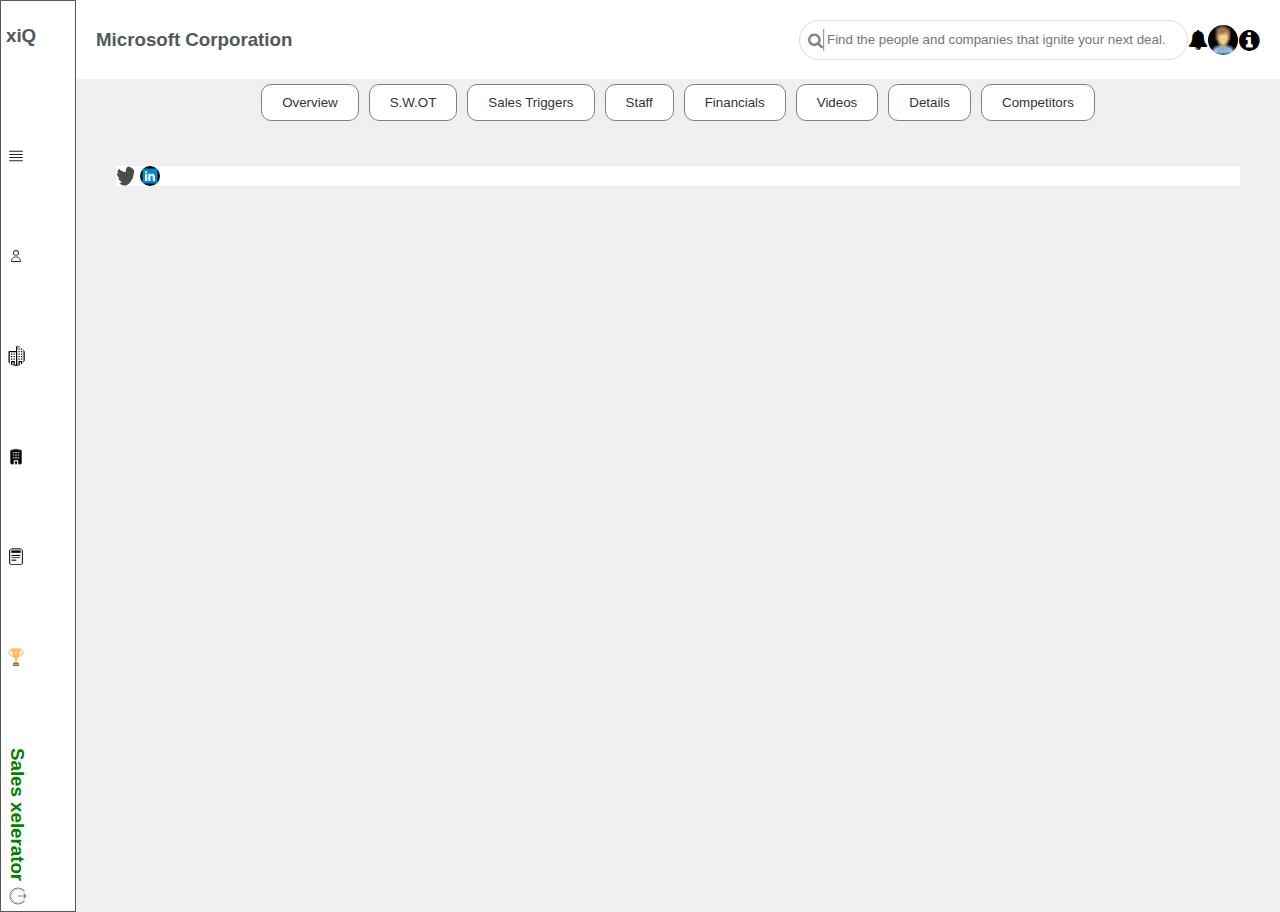
==== Dash.html @ aa434317 "Dash bord working" ====
<!DOCTYPE html>
<html lang="en">
  <head>
    <meta charset="UTF-8" />
    <meta name="viewport" content="width=device-width, initial-scale=1.0" />
    <title>Document</title>
    <link rel="stylesheet" href="./Dash.css" />
    <link
      rel="stylesheet"
      href="https://cdnjs.cloudflare.com/ajax/libs/font-awesome/4.7.0/css/font-awesome.min.css"
    />
    <link
      rel="stylesheet"
      href="https://cdnjs.cloudflare.com/ajax/libs/font-awesome/4.7.0/css/font-awesome.min.css"
    />
    <link
      rel="stylesheet"
      href="https://cdnjs.cloudflare.com/ajax/libs/font-awesome/4.7.0/css/font-awesome.min.css"
    />
  </head>

  <body>
    <div class="Main">
      <div class="SideBar">
        <h3>xiQ</h3>
        <img src="./category.svg" alt="cate" class="Cat">
        <img src="./profile.svg" alt="profile" class="Cat" />
        <img src="./building.svg" alt="building" class="Cat">
        <img src="./icons8-building-48.png" alt="icon" class="Cat">
        <img src="./icons8-file-64.png" alt="icon" class="Cat">
        <img src="./icons8-trophy-48.png" alt="icon" class="Cat">
        <h3 class="vertical-text">
          <span>Sales</span>
          <span>xelerator</span>
          <img style="padding-right:8px;" src="./icons8-logout-80.png" alt="icon" class="Cat">
        </h3>
        
      </div>

      <div class="Container">
        <div class="NavBar">
          <div class="HeaderParent">
            <div class="LeftSide">
              <h3>Microsoft Corporation</h3>
            </div>
            <div class="RightSide">
              <div class="SearchContainer">
                <div class="SearchIcon">
                  <i class="fa fa-search"></i>

                  <hr
                    style="
                      height: 20px;
                      width: 0.5px;
                      margin: 0%;
                      color: black 600;
                    "
                  />

                  <input
                    type="text"
                    placeholder="Find the people and companies that ignite your next deal."
                  />
                </div>
                <div class="Icon">
                  <i class="fa fa-bell"></i>
                  <img src="Avatar.jpeg" alt="Avatar" class="avatar" />
                  <i class="fa fa-info-circle"></i>
                </div>
              </div>
            </div>
          </div>
        </div>
        <div class="Buttons">
          <button>Overview</button>
          <button>S.W.OT</button>
          <button>Sales Triggers</button>
          <button>Staff</button>
          <button>Financials</button>
          <button>Videos</button>
          <button>Details</button>
          <button>Competitors</button>
        </div>
        <div class="Cards">
          <div class="LeftSide2">
            <div class="Header">
              <img
                src="./logo-twitter-png-5872.png"
                alt="twitter"
                class="img"
              />
              <img src="./WhatsApp Image 2024-04-12 at 8.32.48 PM.jpeg" alt="in" class="img" />
            </div>
          </div>
          <div class="RightSide2"></div>
        </div>
      </div>
    </div>
  </body>
</html>

<!-- <!DOCTYPE html>
<html lang="en">
<head>
    <meta charset="UTF-8">
    <meta name="viewport" content="width=device-width, initial-scale=1.0">
    <title>Document</title>
</head>
<body>
    <div class="Parent">
        <div class="SideBar">
            <h3>abs</h3>
            <h3>first</h3>
            <h3>second</h3>
        </div>

    </div>
    
</body>
</html> -->
---- Dash.css ----
body {
    margin: 0;
    font-family: Arial, sans-serif;
    background-color: #f0f0f0;
  }
  .Main{
    display: flex;
    
  }
  .Container{
    width: 95%;
  }
  .SideBar{
    width: 5%;
    background-color: white; 
    border-radius: 0.5px;
    border: 0.5px solid #51585c;
    padding: 5px;
    height: 100vh;
    display: flex ;
    flex-direction: column;
    justify-content: space-between;
    
  }

  .Cat{
    vertical-align: middle;
    width: 20px;
    height: 20px;
    border-radius: 50%;
    
  }
  .vertical-text {
    writing-mode: vertical-rl;
    text-orientation:initial;
    white-space: nowrap;
    color: green;
    padding-right: 15px;
    
  }
  
  .NavBar{
    padding: 10px 20px;
    background-color: white;
    justify-content: space-between;
    align-items: center;
    color: gray;
    
  }
  .HeaderParent{
    display: flex;
    
  }
  .LeftSide{
    flex: 1;
  }
  h3{
    color: #51585c;
  }
  .RightSide{
    display: flex;
    align-items: center;
  }
  .NavBar input[type="text"] {
    
    width: 350px;
    border: none;
  }
  .SearchContainer{
    display: flex;
  }
  .SearchIcon{
    padding: 8px;
    border-radius: 20px;
    border: 1px solid #ddd;
    display: flex;
    align-items: center;
    
  }
  .Icon{
    display: flex;
    align-items: center;
    

    
  }
  
  .avatar {
    vertical-align: middle;
    width: 30px;
    height: 30px;
    border-radius: 50%;
    padding-right: 1px;
  }
  .fa.fa-info-circle {
    color: black;
    font-size: 24px;
}
.fa.fa-bell {
  color: black;
  font-size: 20px;
  
}
.Buttons{
  justify-content: center;
  display: flex;
  text-align: center;
  color: gray;
 
}
.Buttons button {
  margin: 5px;
  background-color: white; 
  color: #333; 
  border-radius: 10px;
  padding: 10px 20px; 
  cursor: pointer;
  border: 0.5px solid  gray; 
}
.Buttons button:hover {
  background-color: greenyellow;
  color: green;
}
.Cards{
  background-color: white;
    margin: 40px;
}
.img{
  vertical-align: middle;
    width: 20px;
    height: 20px;
    border-radius: 50%;
}
.Header{
  justify-content: end;
  align-items: end;
}
.LeftSide2{
  width: 30%;
  

}
.RightSide2{
  width: 70%;
}
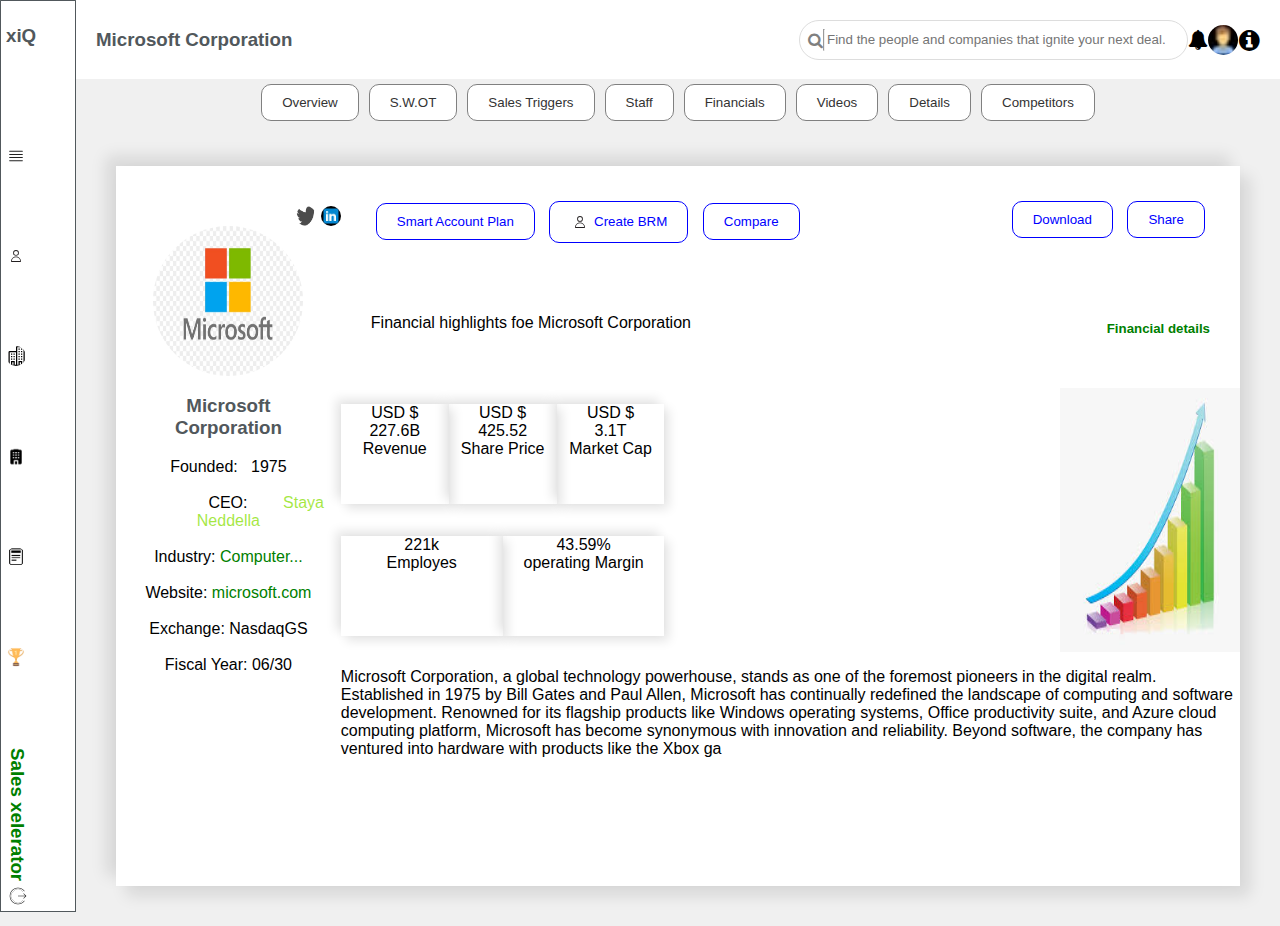
==== commit 39c2f979: "dashbord update" ====
--- a/Dash.html
+++ b/Dash.html
@@ -1,102 +1,160 @@
 <!DOCTYPE html>
 <html lang="en">
-  <head>
-    <meta charset="UTF-8" />
-    <meta name="viewport" content="width=device-width, initial-scale=1.0" />
-    <title>Document</title>
-    <link rel="stylesheet" href="./Dash.css" />
-    <link
-      rel="stylesheet"
-      href="https://cdnjs.cloudflare.com/ajax/libs/font-awesome/4.7.0/css/font-awesome.min.css"
-    />
-    <link
-      rel="stylesheet"
-      href="https://cdnjs.cloudflare.com/ajax/libs/font-awesome/4.7.0/css/font-awesome.min.css"
-    />
-    <link
-      rel="stylesheet"
-      href="https://cdnjs.cloudflare.com/ajax/libs/font-awesome/4.7.0/css/font-awesome.min.css"
-    />
-  </head>
 
-  <body>
-    <div class="Main">
-      <div class="SideBar">
-        <h3>xiQ</h3>
-        <img src="./category.svg" alt="cate" class="Cat">
-        <img src="./profile.svg" alt="profile" class="Cat" />
-        <img src="./building.svg" alt="building" class="Cat">
-        <img src="./icons8-building-48.png" alt="icon" class="Cat">
-        <img src="./icons8-file-64.png" alt="icon" class="Cat">
-        <img src="./icons8-trophy-48.png" alt="icon" class="Cat">
-        <h3 class="vertical-text">
-          <span>Sales</span>
-          <span>xelerator</span>
-          <img style="padding-right:8px;" src="./icons8-logout-80.png" alt="icon" class="Cat">
-        </h3>
-        
-      </div>
+<head>
+  <meta charset="UTF-8" />
+  <meta name="viewport" content="width=device-width, initial-scale=1.0" />
+  <title>Document</title>
+  <link rel="stylesheet" href="./Dash.css" />
+  <link rel="stylesheet" href="https://cdnjs.cloudflare.com/ajax/libs/font-awesome/4.7.0/css/font-awesome.min.css" />
+  <link rel="stylesheet" href="https://cdnjs.cloudflare.com/ajax/libs/font-awesome/4.7.0/css/font-awesome.min.css" />
+  <link rel="stylesheet" href="https://cdnjs.cloudflare.com/ajax/libs/font-awesome/4.7.0/css/font-awesome.min.css" />
+</head>
 
-      <div class="Container">
-        <div class="NavBar">
-          <div class="HeaderParent">
-            <div class="LeftSide">
-              <h3>Microsoft Corporation</h3>
-            </div>
-            <div class="RightSide">
-              <div class="SearchContainer">
-                <div class="SearchIcon">
-                  <i class="fa fa-search"></i>
+<body>
+  <div class="Main">
+    <div class="SideBar">
+      <h3>xiQ</h3>
+      <img src="./category.svg" alt="cate" class="Cat" />
+      <img src="./profile.svg" alt="profile" class="Cat" />
+      <img src="./building.svg" alt="building" class="Cat" />
+      <img src="./icons8-building-48.png" alt="icon" class="Cat" />
+      <img src="./icons8-file-64.png" alt="icon" class="Cat" />
+      <img src="./icons8-trophy-48.png" alt="icon" class="Cat" />
+      <h3 class="vertical-text">
+        <span>Sales</span>
+        <span>xelerator</span>
+        <img style="padding-right: 8px" src="./icons8-logout-80.png" alt="icon" class="Cat" />
+      </h3>
+    </div>
 
-                  <hr
-                    style="
+    <div class="Container">
+      <div class="NavBar">
+        <div class="HeaderParent">
+          <div class="LeftSide">
+            <h3>Microsoft Corporation</h3>
+          </div>
+          <div class="RightSide">
+            <div class="SearchContainer">
+              <div class="SearchIcon">
+                <i class="fa fa-search"></i>
+
+                <hr style="
                       height: 20px;
                       width: 0.5px;
                       margin: 0%;
                       color: black 600;
-                    "
-                  />
+                    " />
 
-                  <input
-                    type="text"
-                    placeholder="Find the people and companies that ignite your next deal."
-                  />
-                </div>
-                <div class="Icon">
-                  <i class="fa fa-bell"></i>
-                  <img src="Avatar.jpeg" alt="Avatar" class="avatar" />
-                  <i class="fa fa-info-circle"></i>
-                </div>
+                <input type="text" placeholder="Find the people and companies that ignite your next deal." />
+              </div>
+              <div class="Icon">
+                <i class="fa fa-bell"></i>
+                <img src="Avatar.jpeg" alt="Avatar" class="avatar" />
+                <i class="fa fa-info-circle"></i>
               </div>
             </div>
           </div>
         </div>
-        <div class="Buttons">
-          <button>Overview</button>
-          <button>S.W.OT</button>
-          <button>Sales Triggers</button>
-          <button>Staff</button>
-          <button>Financials</button>
-          <button>Videos</button>
-          <button>Details</button>
-          <button>Competitors</button>
+      </div>
+      <div class="Buttons">
+        <button>Overview</button>
+        <button>S.W.OT</button>
+        <button>Sales Triggers</button>
+        <button>Staff</button>
+        <button>Financials</button>
+        <button>Videos</button>
+        <button>Details</button>
+        <button>Competitors</button>
+      </div>
+      <div class="Cards">
+        <div class="LeftSide2">
+          <div class="Header">
+            <img src="./logo-twitter-png-5872.png" alt="twitter" class="img" />
+            <img src="./WhatsApp Image 2024-04-12 at 8.32.48 PM.jpeg" alt="in" class="img" />
+          </div>
+          <div class="Profile2">
+            <img src="./WhatsApp Image 2024-04-13 at 6.43.52 PM.jpeg" alt="profile" class="Pro" />
+          </div>
+          <div class="Text">
+            <h3>
+              <b>Microsoft<br />Corporation</b>
+            </h3>
+          </div>
+          <div class="Found">
+            <p>
+              Founded:
+              &nbsp&nbsp1975<br /><br>&nbsp&nbsp&nbsp&nbsp&nbsp&nbsp&nbsp&nbsp&nbsp&nbsp&nbsp&nbsp&nbsp&nbsp&nbsp&nbsp
+              CEO:
+              <span style="color: rgba(145, 226, 22, 0.819)">&nbsp&nbsp&nbsp&nbsp&nbsp&nbsp&nbspStaya
+                Neddella</span><br /><br>
+
+              Industry: <span style="color: green">Computer...</span> <br /><br>
+              Website: <span style="color: green">microsoft.com</span> <br /><br>
+              Exchange: NasdaqGS <br /><br>
+              Fiscal Year: 06/30
+            </p>
+          </div>
         </div>
-        <div class="Cards">
-          <div class="LeftSide2">
-            <div class="Header">
-              <img
-                src="./logo-twitter-png-5872.png"
-                alt="twitter"
-                class="img"
-              />
-              <img src="./WhatsApp Image 2024-04-12 at 8.32.48 PM.jpeg" alt="in" class="img" />
+
+        <div class="RightSide2">
+          <div class="Header2">
+            <div class="LeftSide3">
+              <button class="Button2">Smart Account Plan</button>
+              <button class="Button2"> <img src="./profile.svg" alt="pro" class="Cat"> Create BRM</button>
+              <button class="Button2">Compare</button>
+            </div>
+            <div class="RightSide3">
+              <button class="Button2">Download</button>
+              <button class="Button2">Share</button>
             </div>
           </div>
-          <div class="RightSide2"></div>
+          <div class="Text2">
+            <div class="LeftText">
+              <p></p>Financial highlights foe Microsoft Corporation</p>
+            </div>
+            <div class="RightText">
+              <h5 style="color: green;">Financial details</h5>
+            </div>
+
+          </div>
+          <div class="Card2">
+            <div class="LeftCard">
+              <div class="Box1">
+                <p class="Box">USD $ <br> 227.6B <br>
+                  Revenue
+                </p>
+                <p class="Box">USD $ <br> 425.52 <br>
+                  Share Price
+                </p>
+                <p class="Box">USD $ <br> 3.1T <br>
+                  Market Cap
+                </p>
+
+
+              </div>
+              <div class="Box4">
+                <p class="Box2">221k <br>
+                  Employes</p>
+                  <p class="Box2"> 43.59% <br>
+                    operating Margin</p>
+              </div>
+
+            </div>
+            <div class="RightCard">
+              <img src="./WhatsApp Image 2024-04-13 at 9.10.02 PM.jpeg" alt="card" class="imgcard">
+              
+            </div>
+          </div>
+          <div>
+            <p>Microsoft Corporation, a global technology powerhouse, stands as one of the foremost pioneers in the digital realm. Established in 1975 by Bill Gates and Paul Allen, Microsoft has continually redefined the landscape of computing and software development. Renowned for its flagship products like Windows operating systems, Office productivity suite, and Azure cloud computing platform, Microsoft has become synonymous with innovation and reliability. Beyond software, the company has ventured into hardware with products like the Xbox ga</p>
+          </div>
         </div>
       </div>
     </div>
-  </body>
+  </div>
+</body>
+
 </html>
 
 <!-- <!DOCTYPE html>
@@ -117,4 +175,4 @@
     </div>
     
 </body>
-</html> -->
+</html> -->--- a/Dash.css
+++ b/Dash.css
@@ -9,6 +9,7 @@
   }
   .Container{
     width: 95%;
+    
   }
   .SideBar{
     width: 5%;
@@ -124,6 +125,10 @@
 .Cards{
   background-color: white;
     margin: 40px;
+    box-shadow: -10px -10px 15px rgba(0,0,0,0.1),
+        10px 10px 15px rgba(0,0,0,0.1) ;
+        height: 80vh;
+        display: flex;
 }
 .img{
   vertical-align: middle;
@@ -132,17 +137,106 @@
     border-radius: 50%;
 }
 .Header{
-  justify-content: end;
-  align-items: end;
+  text-align: end;
+  padding-top: 40px;
 }
 .LeftSide2{
-  width: 30%;
-  
-
+  
+  width: 20%;
+  
+
+}
+.Profile2{
+  text-align: center;
+  
+}
+
+.Pro{
+  vertical-align: middle;
+    width: 150px;
+    height: 150px;
+    border-radius: 50%;
+    padding-right: 1px;
+}
+.Text{
+  text-align: center;
+}
+.Found{
+  text-align: center;
 }
 .RightSide2{
-  width: 70%;
-}
-
-
-  +  width: 80%;
+}
+.Header2{
+  display: flex;
+  justify-content: space-between;
+  padding: 20px;
+    margin: 10px;
+    
+}
+.Button2{
+  margin: 5px;
+  background-color: white; 
+  color: #333; 
+  border-radius: 10px;
+  padding: 10px 20px; 
+  cursor: pointer;
+  border: 0.5px solid  blue;
+  color: blue;
+}
+.Button2:hover {
+  background-color: blue;
+  color: white;
+}
+.Text2{
+  display: flex;
+  justify-content: space-between;
+  padding: 20px;
+    margin: 10px;
+}
+.LeftCard{
+  
+  width: 80%;
+}
+.Box1{
+  display: flex;
+  background-color: white;
+
+}
+.Box{
+  box-shadow: -5px -5px 10px rgba(0, 0, 0, 0.1),
+              5px 5px 10px rgba(0, 0, 0, 0.1);
+        height: 100px;
+        width: 15%;
+        text-align: center;
+        align-items: center;
+        
+}
+.Box2{
+  box-shadow: -5px -5px 10px rgba(0, 0, 0, 0.1),
+              5px 5px 10px rgba(0, 0, 0, 0.1);
+        height: 100px;
+        width: 22.5%;
+        text-align: center;
+        align-items: center;
+        
+}
+.RightCard{
+  display: flex;
+  ;
+  width: 20%;
+}
+.Box1{
+  display: flex;
+}
+.Box4{
+  display: flex;
+}
+  .Card2{
+    display: flex;
+    justify-content: space-between;
+  }
+  .imgcard{
+    height: 100%;
+    width: 100%;
+  }